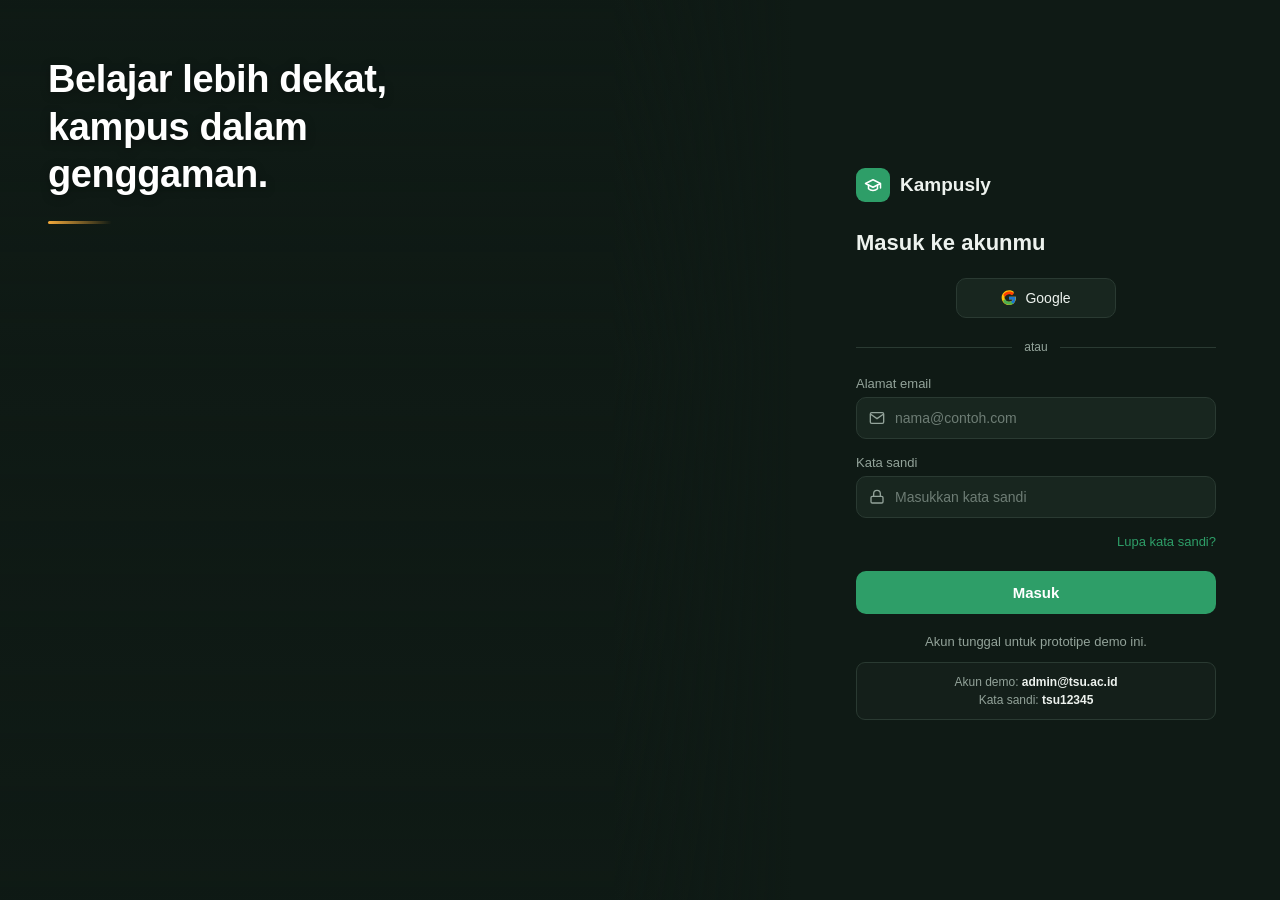
==== persuratan/index.html @ 1ef3d34a "Add files via upload" ====
<!DOCTYPE html>
<html lang="id">
<head>
<meta charset="UTF-8">
<meta name="viewport" content="width=device-width, initial-scale=1.0">
<title>Masuk ke Kampusly | TSU</title>
<style>
  :root {
    --forest: #2E9E68;
    --forest-dark: #1F7A4D;
    --dark-bg: #0F1A15;
    --dark-surface: #18261F;
    --dark-line: #2A3A32;
    --cream: #F1EFE9;
    --ink: #EDF2EE;
    --ink-soft: #93A39A;
    --amber: #F2A93B;
    --ease-out: cubic-bezier(0.22, 1, 0.36, 1);
  }

  * { box-sizing: border-box; }

  /* ============================================================
     KEYFRAMES
     ============================================================ */
  @keyframes fadeUp {
    from { opacity: 0; transform: translate3d(0, 22px, 0); }
    to   { opacity: 1; transform: translate3d(0, 0, 0); }
  }
  @keyframes fadeIn {
    from { opacity: 0; } to { opacity: 1; }
  }
  @keyframes floatUp {
    0%   { transform: translate3d(0, 0, 0) scale(.5);      opacity: 0; }
    12%  { opacity: .85; }
    85%  { opacity: .35; }
    100% { transform: translate3d(40px, -110vh, 0) scale(1.15); opacity: 0; }
  }
  @keyframes growLine {
    from { width: 0;    opacity: 0; }
    to   { width: 64px; opacity: 1; }
  }
  @keyframes lineGrow {
    from { transform: scaleX(0); }
    to   { transform: scaleX(1); }
  }
  @keyframes pulseRing {
    0%   { box-shadow: 0 0 0 0 rgba(46,158,104,.45); }
    70%  { box-shadow: 0 0 0 12px rgba(46,158,104,0); }
    100% { box-shadow: 0 0 0 0 rgba(46,158,104,0); }
  }
  @keyframes shine {
    0%   { transform: translateX(-160%) skewX(-20deg); }
    55%  { transform: translateX(340%)  skewX(-20deg); }
    100% { transform: translateX(340%)  skewX(-20deg); }
  }
  @keyframes rippleAnim {
    to { transform: scale(2.6); opacity: 0; }
  }
  @keyframes spin { to { transform: rotate(360deg); } }
  @keyframes wiggle {
    0%, 100% { transform: rotate(0) scale(1); }
    30%      { transform: rotate(-9deg) scale(1.12); }
    65%      { transform: rotate(9deg)  scale(1.12); }
  }

  body {
    margin: 0;
    font-family: 'Segoe UI', 'Inter', -apple-system, BlinkMacSystemFont, sans-serif;
    background: var(--dark-bg);
    color: var(--ink);
    overflow-x: hidden;
  }

  .page {
    min-height: 100vh;
    display: flex;
    align-items: stretch;
  }

  /* ---------- LEFT: Video Panel ---------- */
  .story {
    flex: 1.8;
    position: relative;
    overflow: hidden;
    display: none;
  }

  @media (min-width: 900px) {
    .story {
      display: flex;
      flex-direction: column;
      animation: fadeIn 1.1s ease both;
    }
  }

  .story-photo {
    position: absolute;
    inset: 0;
    width: 100%;
    height: 100%;
    object-fit: cover;
    object-position: center center;
    z-index: 0;
    will-change: transform;
  }

  .story-overlay {
    position: absolute;
    inset: 0;
    background: linear-gradient(180deg,
      rgba(15,26,21,0.55) 0%,
      rgba(15,26,21,0.15) 40%,
      rgba(15,26,21,0.55) 100%);
    z-index: 1;
  }

  /* Transisi ke warna gelap */
  .story::after {
    content: "";
    position: absolute;
    top: 0;
    right: -1px;
    bottom: 0;
    width: 180px;
    background: linear-gradient(90deg, transparent, var(--dark-bg));
    z-index: 4;
    pointer-events: none;
  }

  .particles {
    position: absolute;
    inset: 0;
    z-index: 2;
    pointer-events: none;
    overflow: hidden;
  }
  .particles span {
    position: absolute;
    bottom: -12%;
    width: 8px;
    height: 8px;
    border-radius: 50%;
    background: rgba(255, 255, 255, 0.55);
    filter: blur(0.4px);
    animation: floatUp linear infinite;
    will-change: transform, opacity;
  }
  .particles span:nth-child(1) { left: 8%;  width: 6px;  height: 6px;  animation-duration: 15s; animation-delay: 0s;    }
  .particles span:nth-child(2) { left: 24%; width: 10px; height: 10px; background: rgba(242,169,59,.55); animation-duration: 19s; animation-delay: 2.5s; }
  .particles span:nth-child(3) { left: 41%; width: 5px;  height: 5px;  animation-duration: 13s; animation-delay: 5s;    }
  .particles span:nth-child(4) { left: 58%; width: 9px;  height: 9px;  background: rgba(160,220,180,.6);  animation-duration: 21s; animation-delay: 1.2s; }
  .particles span:nth-child(5) { left: 76%; width: 6px;  height: 6px;  animation-duration: 17s; animation-delay: 7s;    }
  .particles span:nth-child(6) { left: 90%; width: 12px; height: 12px; background: rgba(255,255,255,.35); animation-duration: 23s; animation-delay: 3.6s; }

  .story h1 {
    position: relative;
    z-index: 3;
    font-size: clamp(28px, 3vw, 38px);
    line-height: 1.25;
    max-width: 380px;
    font-weight: 600;
    letter-spacing: -0.01em;
    color: #ffffff;
    text-shadow: 0 2px 10px rgba(0,0,0,0.35);
    margin: 56px 0 0 48px;
    animation: fadeUp .9s var(--ease-out) .35s both;
  }
  .story h1::after {
    content: "";
    display: block;
    height: 3px;
    width: 0;
    margin-top: 22px;
    border-radius: 3px;
    background: linear-gradient(90deg, var(--amber), rgba(242,169,59,0));
    animation: growLine .9s var(--ease-out) .95s both;
  }

  /* ---------- RIGHT: Auth Panel (GELAP) ---------- */
  .auth {
    flex: 1;
    display: flex;
    align-items: center;
    justify-content: center;
    padding: 40px 24px;
    position: relative;
    z-index: 5;
    background: var(--dark-bg);
  }

  .auth-card {
    width: 100%;
    max-width: 360px;
  }

  .brand, h2, .sso-row, .divider, .field,
  .row-between, .btn-primary, .signup, .terms, .copyright {
    animation: fadeUp .7s var(--ease-out) both;
  }

  .brand      { animation-delay: .05s; }
  h2          { animation-delay: .15s; }
  .sso-row    { animation-delay: .25s; }
  .divider    { animation-delay: .35s; }
  .field:nth-child(1) { animation-delay: .45s; }
  .field:nth-child(2) { animation-delay: .55s; }
  .row-between{ animation-delay: .65s; }
  .btn-primary{ animation-delay: .75s; }
  .signup     { animation-delay: .85s; }

  .brand {
    display: flex;
    align-items: center;
    gap: 10px;
    margin-bottom: 28px;
  }

  .brand-mark {
    position: relative;
    width: 34px;
    height: 34px;
    border-radius: 9px;
    background: var(--forest);
    display: flex;
    align-items: center;
    justify-content: center;
    transition: transform .25s var(--ease-out), background .25s ease;
  }
  .brand-mark:hover { transform: rotate(-6deg) scale(1.06); }
  .brand-mark::after {
    content: "";
    position: absolute;
    inset: 0;
    border-radius: 9px;
    animation: pulseRing 2.8s ease-out infinite;
  }
  .brand-mark svg { width: 18px; height: 18px; }

  .brand-name {
    font-size: 19px;
    font-weight: 700;
    color: var(--ink);
  }

  h2 {
    font-size: 22px;
    font-weight: 600;
    margin: 0 0 22px 0;
    color: var(--ink);
  }

  .sso-row {
    display: flex;
    justify-content: center;
    gap: 10px;
    margin-bottom: 22px;
  }

  .sso-row .sso-btn {
    flex: 0 0 auto;
    min-width: 160px;
  }

  .sso-btn {
    position: relative;
    overflow: hidden;
    flex: 1;
    display: flex;
    align-items: center;
    justify-content: center;
    gap: 8px;
    padding: 11px 10px;
    border: 1px solid var(--dark-line);
    border-radius: 10px;
    background: var(--dark-surface);
    font-size: 14px;
    font-weight: 500;
    color: var(--ink);
    cursor: pointer;
    transition: border-color .2s ease, box-shadow .25s ease, transform .12s ease, background .2s ease;
  }
  .sso-btn:hover {
    border-color: var(--forest);
    background: #1E2E26;
    box-shadow: 0 6px 16px -8px rgba(46,158,104,.5);
    transform: translateY(-1px);
  }
  .sso-btn:active { transform: scale(0.98); }
  .sso-btn svg { width: 16px; height: 16px; flex-shrink: 0; }
  .sso-btn:hover svg { animation: wiggle .55s ease; }
  .sso-btn .ripple { background: rgba(46,158,104,.22); }

  .divider {
    display: flex;
    align-items: center;
    gap: 12px;
    margin: 4px 0 22px 0;
    color: var(--ink-soft);
    font-size: 12px;
  }
  .divider::before, .divider::after {
    content: "";
    flex: 1;
    height: 1px;
    background: var(--dark-line);
    transform: scaleX(0);
    animation: lineGrow .9s var(--ease-out) .55s forwards;
  }
  .divider::before { transform-origin: right center; }
  .divider::after  { transform-origin: left center;  }

  label {
    display: block;
    font-size: 13px;
    font-weight: 500;
    color: var(--ink-soft);
    margin-bottom: 6px;
    transition: color .2s ease, transform .2s ease;
  }

  .field { margin-bottom: 16px; }
  .field:focus-within label {
    color: var(--forest);
    transform: translateX(2px);
  }

  .input-wrap { position: relative; }

  .input-wrap svg {
    position: absolute;
    left: 13px;
    top: 50%;
    transform: translateY(-50%);
    width: 16px;
    height: 16px;
    color: var(--ink-soft);
    transition: color .2s ease, transform .25s var(--ease-out);
    pointer-events: none;
  }
  .input-wrap:focus-within svg {
    color: var(--forest);
    transform: translateY(-50%) scale(1.15);
  }

  input[type="email"],
  input[type="password"] {
    width: 100%;
    padding: 12px 14px 12px 38px;
    border: 1px solid var(--dark-line);
    border-radius: 10px;
    font-size: 14px;
    background: var(--dark-surface);
    color: var(--ink);
    outline: none;
    transition: border-color .2s ease, box-shadow .25s ease, background .2s ease;
  }

  input::placeholder { color: #6E7D75; transition: opacity .2s ease, transform .2s ease; }
  input:focus::placeholder { opacity: .55; }

  input:focus {
    border-color: var(--forest);
    box-shadow: 0 0 0 3px rgba(46, 158, 104, 0.22);
    background: #1E2E26;
  }

  .row-between {
    display: flex;
    justify-content: flex-end;
    margin-bottom: 22px;
  }

  .link {
    position: relative;
    font-size: 13px;
    color: var(--forest);
    text-decoration: none;
    font-weight: 500;
    transition: color .2s ease;
  }
  .link::after {
    content: "";
    position: absolute;
    left: 0; bottom: -2px;
    width: 100%; height: 1px;
    background: currentColor;
    transform: scaleX(0);
    transform-origin: right center;
    transition: transform .3s var(--ease-out);
  }
  .link:hover::after {
    transform: scaleX(1);
    transform-origin: left center;
  }
  .link:hover { color: #4CC98A; }

  .btn-primary {
    position: relative;
    overflow: hidden;
    width: 100%;
    padding: 13px;
    border: none;
    border-radius: 10px;
    background: var(--forest);
    color: #fff;
    font-size: 15px;
    font-weight: 600;
    cursor: pointer;
    display: flex;
    align-items: center;
    justify-content: center;
    gap: 8px;
    transition: background .2s ease, transform .12s ease, box-shadow .25s ease;
  }
  .btn-primary:hover {
    background: #3CB878;
    box-shadow: 0 10px 22px -12px rgba(46, 158, 104, .9);
    transform: translateY(-1px);
  }
  .btn-primary:active { transform: scale(0.99); }

  .btn-primary::after {
    content: "";
    position: absolute;
    top: 0; left: 0;
    width: 40%;
    height: 100%;
    background: linear-gradient(100deg, transparent, rgba(255,255,255,.25), transparent);
    transform: translateX(-160%) skewX(-20deg);
    animation: shine 4s ease-in-out infinite;
    pointer-events: none;
  }

  .btn-label { transition: opacity .2s ease; }

  .spinner {
    display: none;
    width: 16px;
    height: 16px;
    border-radius: 50%;
    border: 2px solid rgba(255,255,255,.35);
    border-top-color: #fff;
  }
  .btn-primary.loading { pointer-events: none; }
  .btn-primary.loading .spinner {
    display: block;
    animation: spin .7s linear infinite;
  }
  .btn-primary.loading .btn-label { opacity: .75; }

  .ripple {
    position: absolute;
    border-radius: 50%;
    background: rgba(255,255,255,.4);
    transform: scale(0);
    animation: rippleAnim .65s ease-out forwards;
    pointer-events: none;
  }

  .signup {
    text-align: center;
    font-size: 13px;
    color: var(--ink-soft);
    margin-top: 20px;
  }
  .signup a {
    position: relative;
    color: var(--forest);
    font-weight: 600;
    text-decoration: none;
  }
  .signup a::after {
    content: "";
    position: absolute;
    left: 0; bottom: -2px;
    width: 100%; height: 1.5px;
    background: currentColor;
    transform: scaleX(0);
    transform-origin: right center;
    transition: transform .3s var(--ease-out);
  }
  .signup a:hover::after {
    transform: scaleX(1);
    transform-origin: left center;
  }
  .signup a:hover { color: #4CC98A; }

  .terms {
    text-align: center;
    font-size: 11.5px;
    color: var(--ink-soft);
    margin-top: 14px;
    line-height: 1.5;
  }
  .terms a { color: var(--ink-soft); text-decoration: underline; }

  .copyright {
    text-align: center;
    font-size: 11px;
    color: #4E5C55;
    margin-top: 26px;
  }

  .login-message {
    display: none;
    margin: 0 0 14px;
    padding: 10px 12px;
    border: 1px solid rgba(239, 68, 68, .35);
    border-radius: 8px;
    background: rgba(239, 68, 68, .09);
    color: #ff9b9b;
    font-size: 12.5px;
    line-height: 1.45;
  }
  .login-message.show { display: block; }
  .login-message.success {
    border-color: rgba(46, 158, 104, .4);
    background: rgba(46, 158, 104, .1);
    color: #7de0ad;
  }
  .demo-account {
    margin-top: 12px;
    padding: 10px 12px;
    border: 1px solid var(--dark-line);
    border-radius: 9px;
    background: rgba(255,255,255,.025);
    font-size: 12px;
  }
  .demo-account strong { color: var(--ink); font-weight: 600; }

  @media (prefers-reduced-motion: reduce) {
    *, *::before, *::after {
      animation-duration: .001ms !important;
      animation-iteration-count: 1 !important;
      transition-duration: .001ms !important;
    }
  }
</style>
</head>
<body>
  <div class="page">

    <!-- LEFT PANEL -->
    <div class="story">
      <video class="story-photo" autoplay loop muted playsinline>
        <source src="vidssave.com%20MINI%20COMPRO%20TSU%201080P.mp4" type="video/mp4">
        Browser Anda tidak mendukung tag video.
      </video>
      
      <div class="story-overlay"></div>

      <div class="particles" aria-hidden="true">
        <span></span><span></span><span></span>
        <span></span><span></span><span></span>
      </div>

      <h1>Belajar lebih dekat, kampus dalam genggaman.</h1>
    </div>

    <!-- RIGHT PANEL -->
    <div class="auth">
      <div class="auth-card">
        <div class="brand">
          <div class="brand-mark">
            <svg viewBox="0 0 24 24" fill="none" stroke="#fff" stroke-width="2" stroke-linecap="round" stroke-linejoin="round">
              <path d="M22 10v6M2 10l10-5 10 5-10 5z"/>
              <path d="M6 12v5c3 3 9 3 12 0v-5"/>
            </svg>
          </div>
          <span class="brand-name">Kampusly</span>
        </div>

        <h2>Masuk ke akunmu</h2>

        <div class="sso-row">
          <button class="sso-btn" type="button">
            <svg viewBox="0 0 48 48"><path fill="#FFC107" d="M43.6 20.5H42V20H24v8h11.3C33.9 32.4 29.4 35.5 24 35.5 16.5 35.5 10.5 29.5 10.5 22S16.5 8.5 24 8.5c3.6 0 6.8 1.4 9.3 3.6l5.7-5.7C35.6 3 30.1 1 24 1 11.8 1 2 10.8 2 23s9.8 22 22 22c11.3 0 21-8.2 21-22 0-1.5-.2-2.5-.4-3.5z"/><path fill="#FF3D00" d="M6.3 14.7l6.6 4.8C14.6 15.8 19 12.5 24 12.5c3.6 0 6.8 1.4 9.3 3.6l5.7-5.7C35.6 6.5 30.1 4.5 24 4.5c-7.4 0-13.8 4.1-17.1 10.2z"/><path fill="#4CAF50" d="M24 44.5c6 0 11.3-2 15-5.6l-6.9-5.7c-2 1.5-4.7 2.3-8.1 2.3-5.3 0-9.8-3.6-11.3-8.5l-6.7 5.2C9.2 39.8 16 44.5 24 44.5z"/><path fill="#1976D2" d="M43.6 20.5H24v8h11.3c-.9 2.9-2.9 5.1-5.4 6.7l6.9 5.7C41 37.5 44 30.9 44 23c0-1.5-.2-2.5-.4-2.5z"/></svg>
            Google
          </button>
        </div>

        <div class="divider">atau</div>

        <p id="loginMessage" class="login-message" role="alert" aria-live="polite"></p>

        <form novalidate>
          <div class="field">
            <label for="email">Alamat email</label>
            <div class="input-wrap">
              <svg viewBox="0 0 24 24" fill="none" stroke="currentColor" stroke-width="2"><rect x="2" y="4" width="20" height="16" rx="2"/><path d="M22 6l-10 7L2 6"/></svg>
              <input type="email" id="email" placeholder="nama@contoh.com" autocomplete="email">
            </div>
          </div>

          <div class="field">
            <label for="password">Kata sandi</label>
            <div class="input-wrap">
              <svg viewBox="0 0 24 24" fill="none" stroke="currentColor" stroke-width="2"><rect x="3" y="11" width="18" height="10" rx="2"/><path d="M7 11V7a5 5 0 0110 0v4"/></svg>
              <input type="password" id="password" placeholder="Masukkan kata sandi" autocomplete="current-password">
            </div>
          </div>

          <div class="row-between">
            <a href="#" class="link">Lupa kata sandi?</a>
          </div>

          <button class="btn-primary" type="submit">
            <span class="btn-label">Masuk</span>
            <span class="spinner" aria-hidden="true"></span>
          </button>
        </form>

        <p class="signup">Akun tunggal untuk prototipe demo ini.</p>
        <p class="terms demo-account">Akun demo: <strong>admin@tsu.ac.id</strong><br>Kata sandi: <strong>tsu12345</strong></p>

      </div>
    </div>

  </div>

<script>
  (function () {
    const SESSION_KEY = 'kampuslyCurrentUser';
    const DEMO_EMAIL = 'admin@tsu.ac.id';
    const DEMO_PASSWORD = 'tsu12345';
    const form = document.querySelector('form');
    const submitBtn = form.querySelector('.btn-primary');
    const message = document.getElementById('loginMessage');

    function showMessage(text, type) {
      message.textContent = text;
      message.className = 'login-message show' + (type === 'success' ? ' success' : '');
    }

    // Jika sesi demo masih aktif, langsung buka dashboard.
    try {
      if (sessionStorage.getItem(SESSION_KEY)) {
        window.location.replace('dashboard.html');
        return;
      }
    } catch (error) {
      showMessage('Penyimpanan sesi browser tidak tersedia. Coba buka proyek lewat server lokal.', 'error');
    }

    document.querySelectorAll('.btn-primary, .sso-btn').forEach(function (btn) {
      btn.addEventListener('click', function (e) {
        const rect = btn.getBoundingClientRect();
        const size = Math.max(rect.width, rect.height);
        const ripple = document.createElement('span');
        ripple.className = 'ripple';
        ripple.style.width = ripple.style.height = size + 'px';
        ripple.style.left = (e.clientX - rect.left - size / 2) + 'px';
        ripple.style.top = (e.clientY - rect.top - size / 2) + 'px';
        btn.appendChild(ripple);
        setTimeout(function () { ripple.remove(); }, 650);
      });
    });

    form.addEventListener('submit', function (e) {
      e.preventDefault();
      if (submitBtn.classList.contains('loading')) return;

      const email = document.getElementById('email').value.trim().toLowerCase();
      const password = document.getElementById('password').value;
      if (!email || !password) {
        showMessage('Masukkan alamat email dan kata sandi terlebih dahulu.');
        return;
      }
      if (email !== DEMO_EMAIL || password !== DEMO_PASSWORD) {
        showMessage('Email atau kata sandi salah. Gunakan akun demo yang ditampilkan di bawah form.');
        return;
      }

      submitBtn.classList.add('loading');
      showMessage('Login berhasil. Membuka dashboard...', 'success');
      try {
        sessionStorage.setItem(SESSION_KEY, JSON.stringify({
          email: DEMO_EMAIL,
          name: 'Admin TSU'
        }));
      } catch (error) {
        submitBtn.classList.remove('loading');
        showMessage('Sesi tidak dapat disimpan oleh browser. Jalankan lewat localhost atau Live Server.');
        return;
      }

      setTimeout(function () {
        window.location.replace('dashboard.html');
      }, 500);
    });

    document.querySelector('.sso-btn').addEventListener('click', function () {
      showMessage('Login Google belum dihubungkan pada prototipe ini. Gunakan akun demo di bawah form.');
    });
    const forgotLink = document.querySelector('.row-between .link');
    if (forgotLink) forgotLink.addEventListener('click', function (e) {
      e.preventDefault();
      showMessage('Fitur lupa kata sandi belum tersedia pada prototipe demo ini.');
    });
  })();
</script>
</body>
</html>
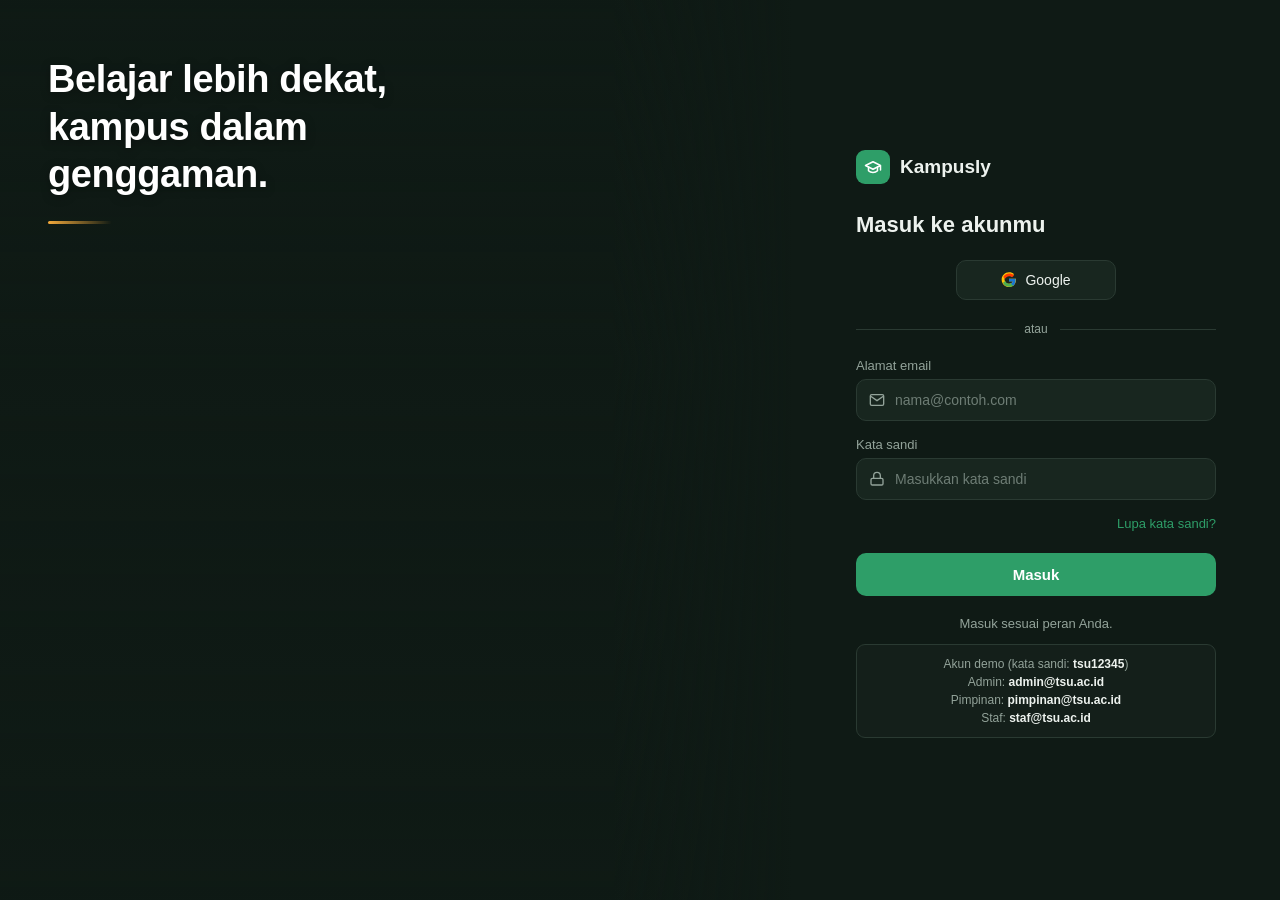
==== commit d7fdbe46: "Ganti alur dengan e-Office berperan: surat masuk + disposisi, surat keluar ACC + penomoran - Login s" ====
--- a/persuratan/index.html
+++ b/persuratan/index.html
@@ -611,8 +611,11 @@
           </button>
         </form>
 
-        <p class="signup">Akun tunggal untuk prototipe demo ini.</p>
-        <p class="terms demo-account">Akun demo: <strong>admin@tsu.ac.id</strong><br>Kata sandi: <strong>tsu12345</strong></p>
+        <p class="signup">Masuk sesuai peran Anda.</p>
+        <p class="terms demo-account">Akun demo (kata sandi: <strong>tsu12345</strong>)<br>
+          Admin: <strong>admin@tsu.ac.id</strong><br>
+          Pimpinan: <strong>pimpinan@tsu.ac.id</strong><br>
+          Staf: <strong>staf@tsu.ac.id</strong></p>
 
       </div>
     </div>
@@ -622,8 +625,6 @@
 <script>
   (function () {
     const SESSION_KEY = 'kampuslyCurrentUser';
-    const DEMO_EMAIL = 'admin@tsu.ac.id';
-    const DEMO_PASSWORD = 'tsu12345';
     const form = document.querySelector('form');
     const submitBtn = form.querySelector('.btn-primary');
     const message = document.getElementById('loginMessage');
@@ -657,7 +658,7 @@
       });
     });
 
-    form.addEventListener('submit', function (e) {
+    form.addEventListener('submit', async function (e) {
       e.preventDefault();
       if (submitBtn.classList.contains('loading')) return;
 
@@ -667,27 +668,34 @@
         showMessage('Masukkan alamat email dan kata sandi terlebih dahulu.');
         return;
       }
-      if (email !== DEMO_EMAIL || password !== DEMO_PASSWORD) {
-        showMessage('Email atau kata sandi salah. Gunakan akun demo yang ditampilkan di bawah form.');
+
+      submitBtn.classList.add('loading');
+      let data = null;
+      try {
+        const res = await fetch('api/auth.php', {
+          method: 'POST',
+          headers: { 'Content-Type': 'application/json' },
+          body: JSON.stringify({ aksi: 'login', email: email, kata_sandi: password })
+        });
+        try { data = await res.json(); } catch (err) {}
+        if (!res.ok || !data || !data.pengguna) {
+          throw new Error((data && data.error) || 'Server PHP tidak aktif. Buka lewat Laragon (http://localhost/...) atau jalankan jalankan.bat.');
+        }
+      } catch (err) {
+        submitBtn.classList.remove('loading');
+        showMessage(err.message || 'Tidak dapat terhubung ke server.');
         return;
       }
 
-      submitBtn.classList.add('loading');
-      showMessage('Login berhasil. Membuka dashboard...', 'success');
       try {
-        sessionStorage.setItem(SESSION_KEY, JSON.stringify({
-          email: DEMO_EMAIL,
-          name: 'Admin TSU'
-        }));
+        sessionStorage.setItem(SESSION_KEY, JSON.stringify(data.pengguna));
       } catch (error) {
         submitBtn.classList.remove('loading');
-        showMessage('Sesi tidak dapat disimpan oleh browser. Jalankan lewat localhost atau Live Server.');
+        showMessage('Sesi tidak dapat disimpan oleh browser. Jalankan lewat localhost.');
         return;
       }
-
-      setTimeout(function () {
-        window.location.replace('dashboard.html');
-      }, 500);
+      showMessage('Login berhasil. Membuka dashboard...', 'success');
+      setTimeout(function () { window.location.replace('dashboard.html'); }, 400);
     });
 
     document.querySelector('.sso-btn').addEventListener('click', function () {
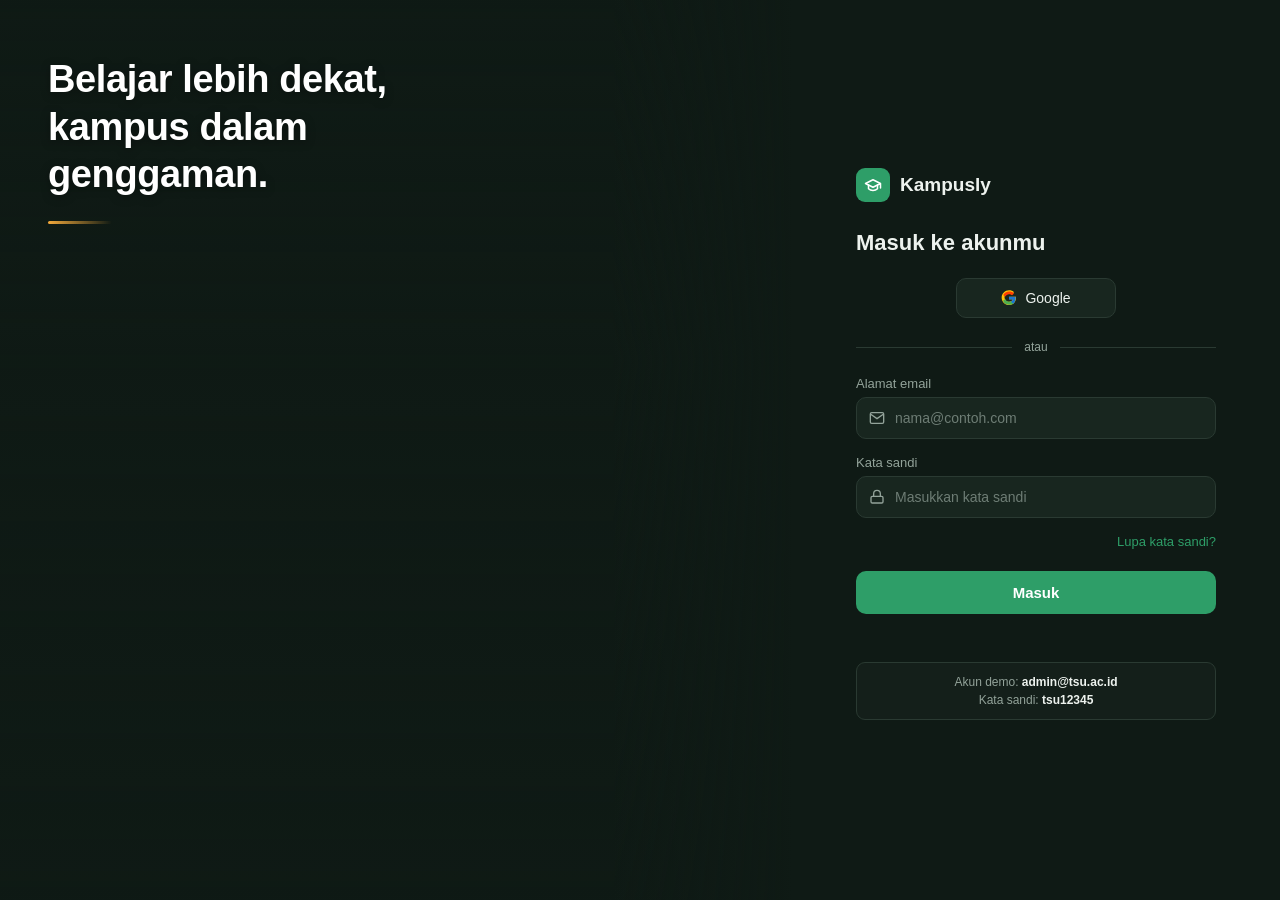
==== commit 1e965810: "Satu akun dulu: hanya admin (akses semua fitur); akun contoh lain dihapus Co-Authored-By: Claude Son" ====
--- a/persuratan/index.html
+++ b/persuratan/index.html
@@ -611,11 +611,8 @@
           </button>
         </form>
 
-        <p class="signup">Masuk sesuai peran Anda.</p>
-        <p class="terms demo-account">Akun demo (kata sandi: <strong>tsu12345</strong>)<br>
-          Admin: <strong>admin@tsu.ac.id</strong><br>
-          Pimpinan: <strong>pimpinan@tsu.ac.id</strong><br>
-          Staf: <strong>staf@tsu.ac.id</strong></p>
+        <p class="signup">&nbsp;</p>
+        <p class="terms demo-account">Akun demo: <strong>admin@tsu.ac.id</strong><br>Kata sandi: <strong>tsu12345</strong></p>
 
       </div>
     </div>
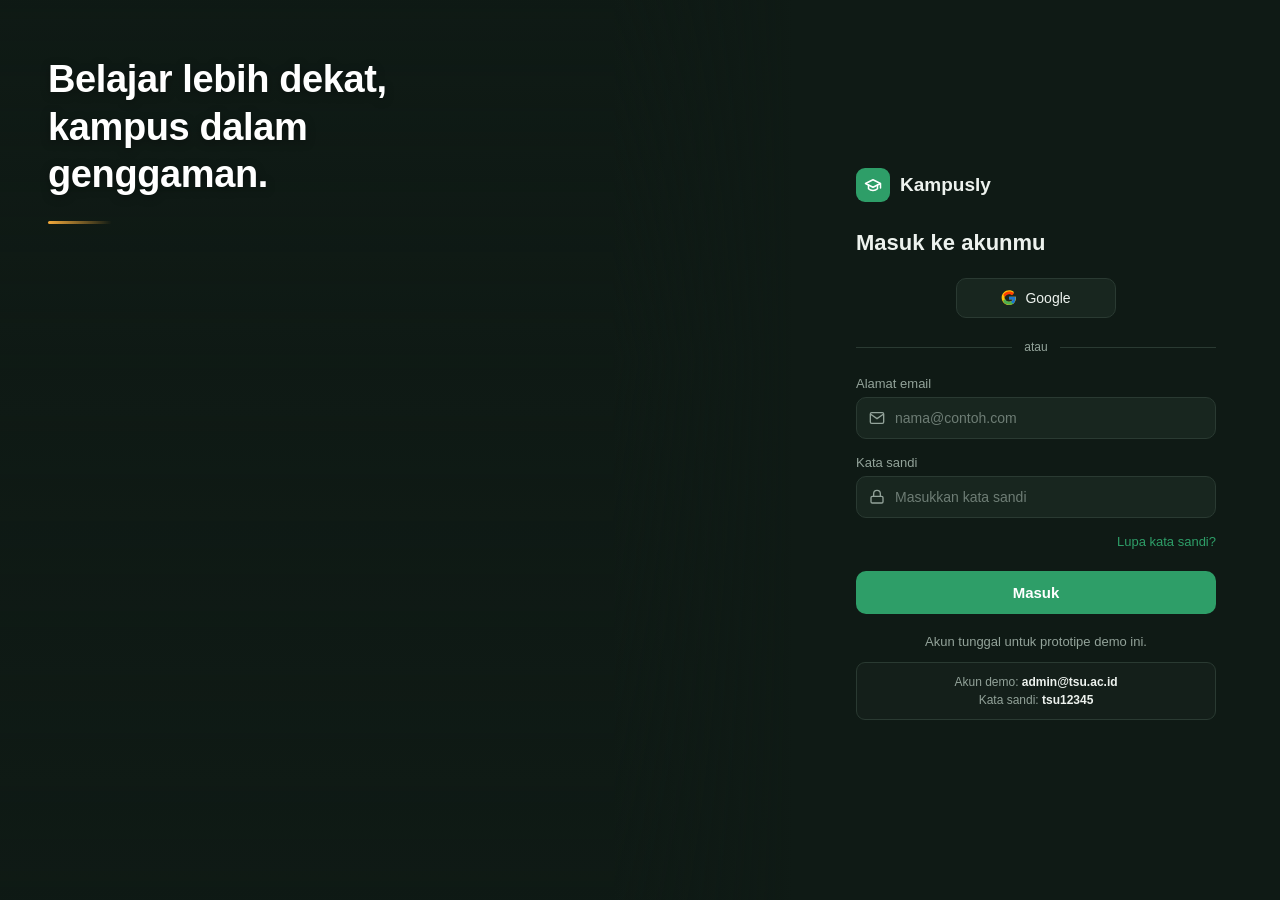
==== commit b7e3bdfd: "Samakan isi dengan versi awal Co-Authored-By: Claude Sonnet 5.5 <noreply@anthropic.com> Claude-Sessi" ====
--- a/persuratan/index.html
+++ b/persuratan/index.html
@@ -611,7 +611,7 @@
           </button>
         </form>
 
-        <p class="signup">&nbsp;</p>
+        <p class="signup">Akun tunggal untuk prototipe demo ini.</p>
         <p class="terms demo-account">Akun demo: <strong>admin@tsu.ac.id</strong><br>Kata sandi: <strong>tsu12345</strong></p>
 
       </div>
@@ -622,6 +622,8 @@
 <script>
   (function () {
     const SESSION_KEY = 'kampuslyCurrentUser';
+    const DEMO_EMAIL = 'admin@tsu.ac.id';
+    const DEMO_PASSWORD = 'tsu12345';
     const form = document.querySelector('form');
     const submitBtn = form.querySelector('.btn-primary');
     const message = document.getElementById('loginMessage');
@@ -655,7 +657,7 @@
       });
     });
 
-    form.addEventListener('submit', async function (e) {
+    form.addEventListener('submit', function (e) {
       e.preventDefault();
       if (submitBtn.classList.contains('loading')) return;
 
@@ -665,34 +667,27 @@
         showMessage('Masukkan alamat email dan kata sandi terlebih dahulu.');
         return;
       }
-
-      submitBtn.classList.add('loading');
-      let data = null;
-      try {
-        const res = await fetch('api/auth.php', {
-          method: 'POST',
-          headers: { 'Content-Type': 'application/json' },
-          body: JSON.stringify({ aksi: 'login', email: email, kata_sandi: password })
-        });
-        try { data = await res.json(); } catch (err) {}
-        if (!res.ok || !data || !data.pengguna) {
-          throw new Error((data && data.error) || 'Server PHP tidak aktif. Buka lewat Laragon (http://localhost/...) atau jalankan jalankan.bat.');
-        }
-      } catch (err) {
-        submitBtn.classList.remove('loading');
-        showMessage(err.message || 'Tidak dapat terhubung ke server.');
+      if (email !== DEMO_EMAIL || password !== DEMO_PASSWORD) {
+        showMessage('Email atau kata sandi salah. Gunakan akun demo yang ditampilkan di bawah form.');
         return;
       }
 
+      submitBtn.classList.add('loading');
+      showMessage('Login berhasil. Membuka dashboard...', 'success');
       try {
-        sessionStorage.setItem(SESSION_KEY, JSON.stringify(data.pengguna));
+        sessionStorage.setItem(SESSION_KEY, JSON.stringify({
+          email: DEMO_EMAIL,
+          name: 'Admin TSU'
+        }));
       } catch (error) {
         submitBtn.classList.remove('loading');
-        showMessage('Sesi tidak dapat disimpan oleh browser. Jalankan lewat localhost.');
+        showMessage('Sesi tidak dapat disimpan oleh browser. Jalankan lewat localhost atau Live Server.');
         return;
       }
-      showMessage('Login berhasil. Membuka dashboard...', 'success');
-      setTimeout(function () { window.location.replace('dashboard.html'); }, 400);
+
+      setTimeout(function () {
+        window.location.replace('dashboard.html');
+      }, 500);
     });
 
     document.querySelector('.sso-btn').addEventListener('click', function () {
